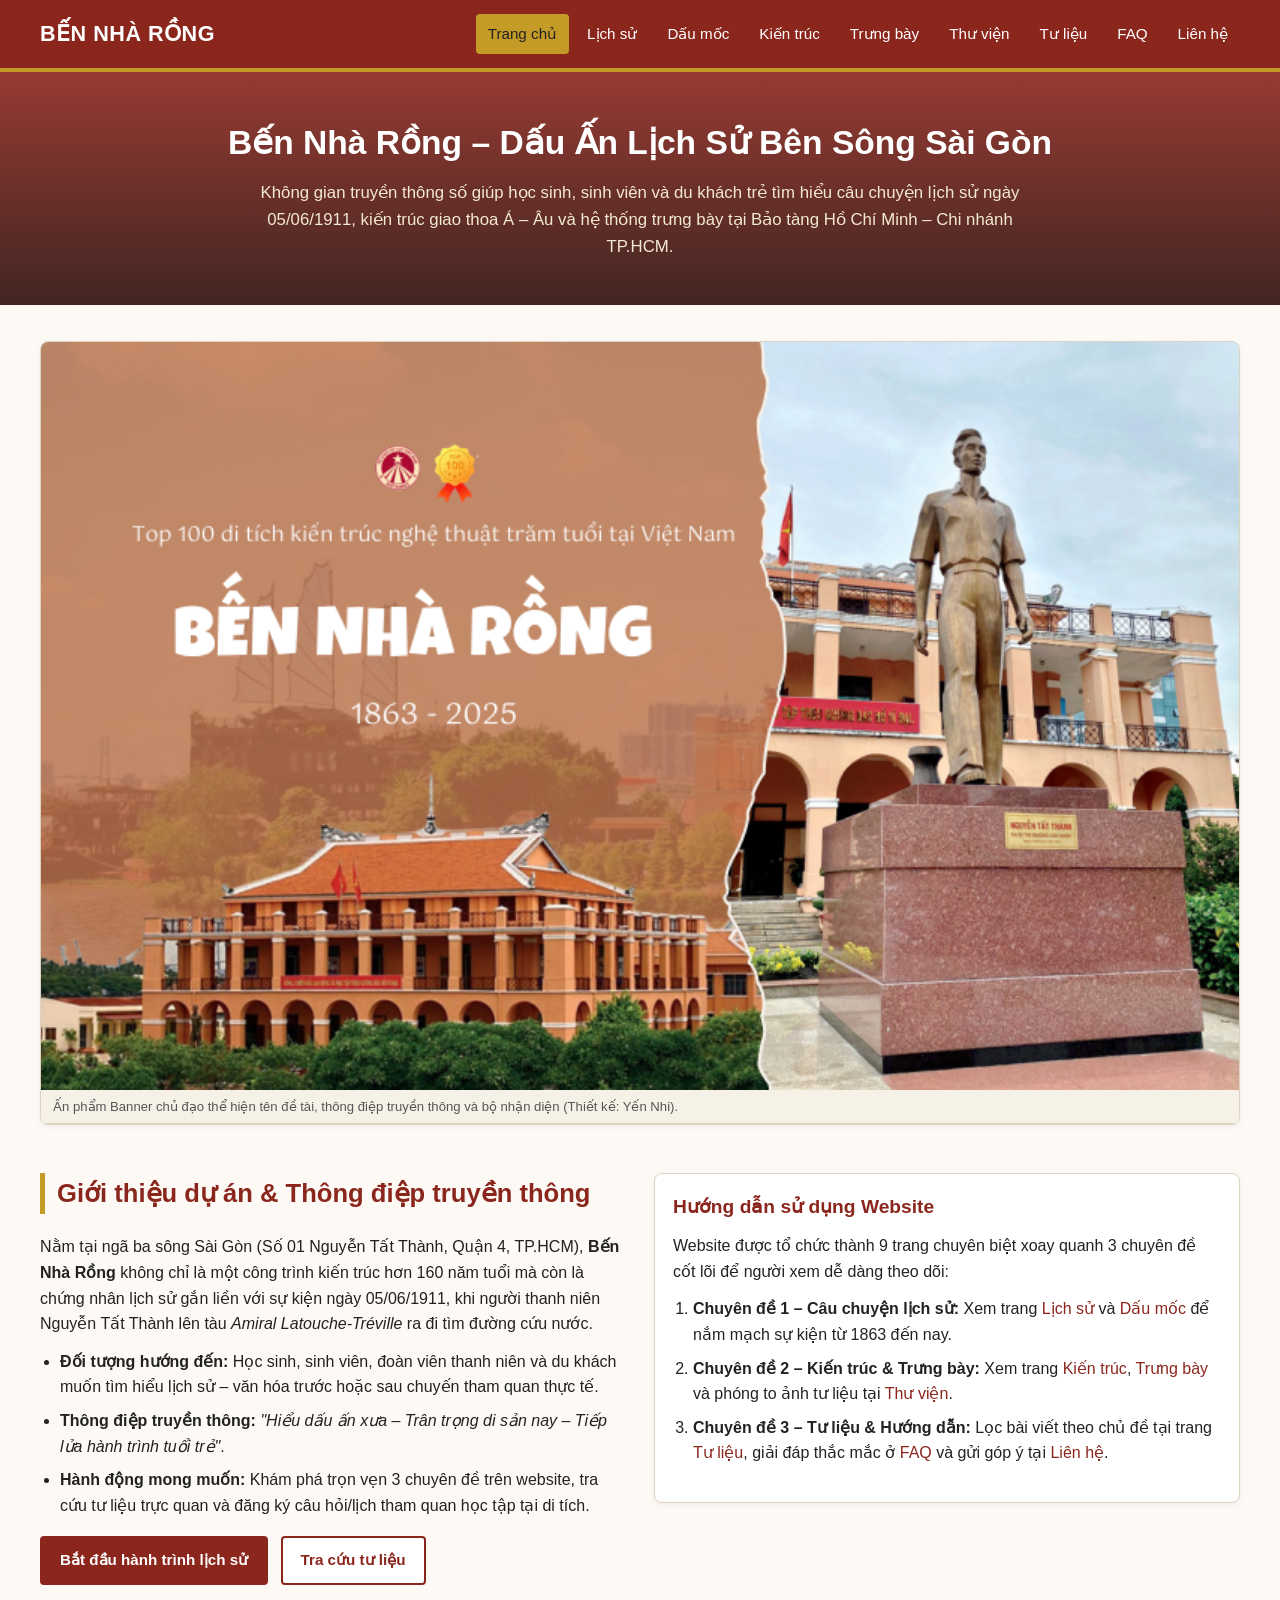
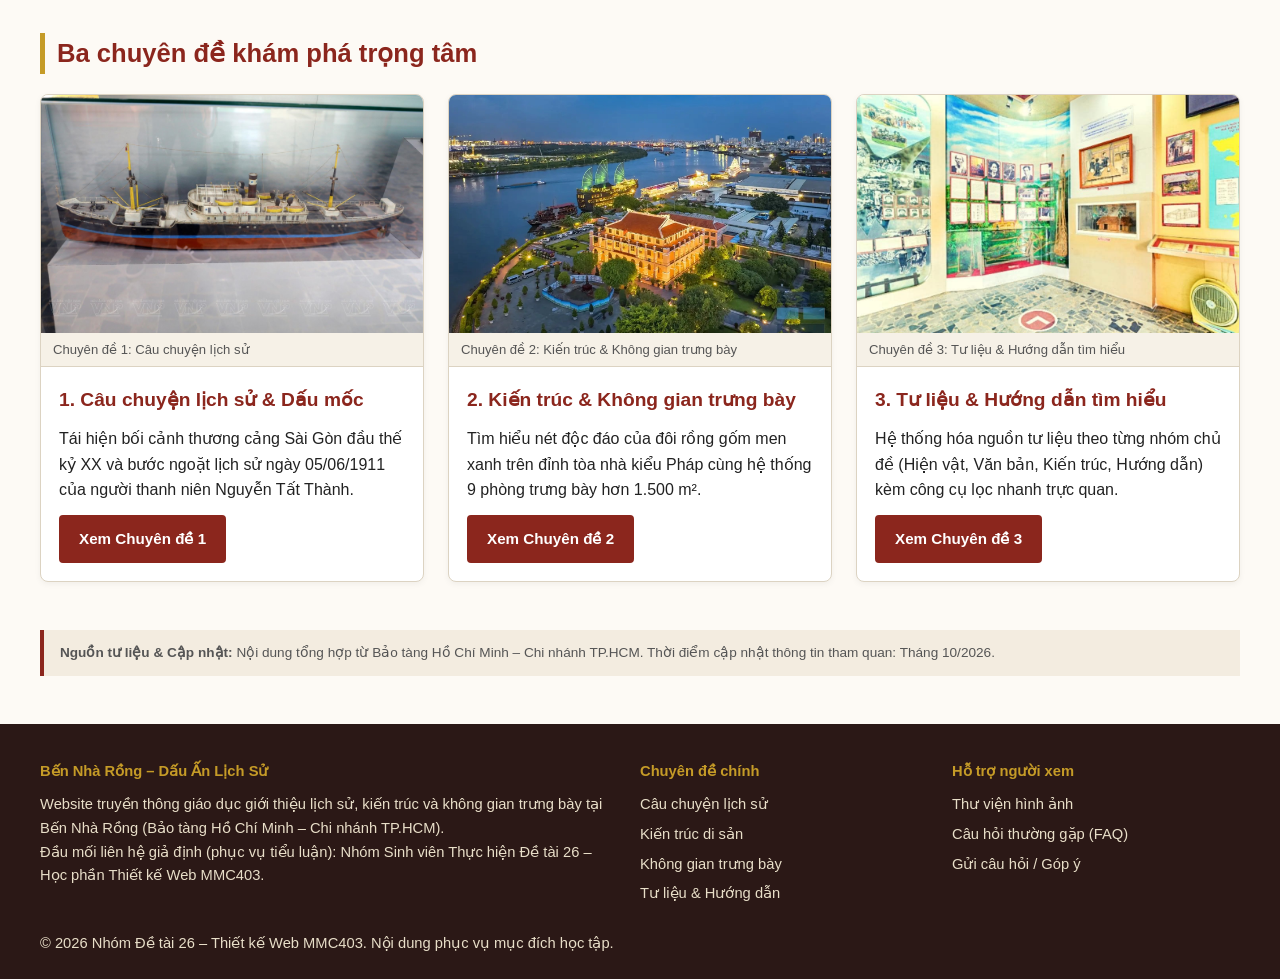
==== index.html @ 894c5b1a "First commit" ====
<!DOCTYPE html>
<html lang="vi">
<head>
  <meta charset="UTF-8">
  <meta name="viewport" content="width=device-width, initial-scale=1.0">
  <title>Trang Chủ - Bến Nhà Rồng Dấu Ấn Lịch Sử</title>
  <link rel="stylesheet" href="css/style.css">
</head>
<body>
  <header class="site-header">
    <div class="container header-inner">
      <a href="index.html" class="logo">BẾN NHÀ RỒNG</a>
      <nav class="main-nav" aria-label="Điều hướng chính">
        <ul>
          <li><a href="index.html" class="active">Trang chủ</a></li>
          <li><a href="lich-su.html">Lịch sử</a></li>
          <li><a href="dau-moc.html">Dấu mốc</a></li>
          <li><a href="kien-truc.html">Kiến trúc</a></li>
          <li><a href="trung-bay.html">Trưng bày</a></li>
          <li><a href="thu-vien.html">Thư viện</a></li>
          <li><a href="tu-lieu.html">Tư liệu</a></li>
          <li><a href="faq.html">FAQ</a></li>
          <li><a href="lien-he.html">Liên hệ</a></li>
        </ul>
      </nav>
    </div>
  </header>

  <main>
    <section class="page-banner">
      <div class="container">
        <h1>Bến Nhà Rồng – Dấu Ấn Lịch Sử Bên Sông Sài Gòn</h1>
        <p>Không gian truyền thông số giúp học sinh, sinh viên và du khách trẻ tìm hiểu câu chuyện lịch sử ngày 05/06/1911, kiến trúc giao thoa Á – Âu và hệ thống trưng bày tại Bảo tàng Hồ Chí Minh – Chi nhánh TP.HCM.</p>
      </div>
    </section>

    <div class="container">
      <!-- Sản phẩm truyền thông 1: Banner chủ đạo -->
      <section>
        <div class="card">
          <figure>
            <img src="images/banner-ben-nha-rong.jpg" alt="Banner chủ đạo Bến Nhà Rồng Dấu Ấn Lịch Sử - Nơi khởi nguồn hành trình tìm đường cứu nước">
            <figcaption>Ấn phẩm Banner chủ đạo thể hiện tên đề tài, thông điệp truyền thông và bộ nhận diện (Thiết kế: Yến Nhi).</figcaption>
          </figure>
        </div>
      </section>

      <!-- Giới thiệu & Thông điệp truyền thông -->
      <section class="grid-2">
        <div>
          <h2 class="section-title">Giới thiệu dự án & Thông điệp truyền thông</h2>
          <p>Nằm tại ngã ba sông Sài Gòn (Số 01 Nguyễn Tất Thành, Quận 4, TP.HCM), <strong>Bến Nhà Rồng</strong> không chỉ là một công trình kiến trúc hơn 160 năm tuổi mà còn là chứng nhân lịch sử gắn liền với sự kiện ngày 05/06/1911, khi người thanh niên Nguyễn Tất Thành lên tàu <em>Amiral Latouche-Tréville</em> ra đi tìm đường cứu nước.</p>
          <ul class="feature-list">
            <li><strong>Đối tượng hướng đến:</strong> Học sinh, sinh viên, đoàn viên thanh niên và du khách muốn tìm hiểu lịch sử – văn hóa trước hoặc sau chuyến tham quan thực tế.</li>
            <li><strong>Thông điệp truyền thông:</strong> <em>"Hiểu dấu ấn xưa – Trân trọng di sản nay – Tiếp lửa hành trình tuổi trẻ"</em>.</li>
            <li><strong>Hành động mong muốn:</strong> Khám phá trọn vẹn 3 chuyên đề trên website, tra cứu tư liệu trực quan và đăng ký câu hỏi/lịch tham quan học tập tại di tích.</li>
          </ul>
          <a href="lich-su.html" class="btn">Bắt đầu hành trình lịch sử</a>
          <a href="tu-lieu.html" class="btn btn-outline" style="margin-left: 8px;">Tra cứu tư liệu</a>
        </div>
        <div class="card">
          <div class="card-body">
            <h3>Hướng dẫn sử dụng Website</h3>
            <p>Website được tổ chức thành 9 trang chuyên biệt xoay quanh 3 chuyên đề cốt lõi để người xem dễ dàng theo dõi:</p>
            <ol class="feature-list">
              <li><strong>Chuyên đề 1 – Câu chuyện lịch sử:</strong> Xem trang <a href="lich-su.html">Lịch sử</a> và <a href="dau-moc.html">Dấu mốc</a> để nắm mạch sự kiện từ 1863 đến nay.</li>
              <li><strong>Chuyên đề 2 – Kiến trúc & Trưng bày:</strong> Xem trang <a href="kien-truc.html">Kiến trúc</a>, <a href="trung-bay.html">Trưng bày</a> và phóng to ảnh tư liệu tại <a href="thu-vien.html">Thư viện</a>.</li>
              <li><strong>Chuyên đề 3 – Tư liệu & Hướng dẫn:</strong> Lọc bài viết theo chủ đề tại trang <a href="tu-lieu.html">Tư liệu</a>, giải đáp thắc mắc ở <a href="faq.html">FAQ</a> và gửi góp ý tại <a href="lien-he.html">Liên hệ</a>.</li>
            </ol>
          </div>
        </div>
      </section>

      <!-- 3 Chuyên đề trọng tâm -->
      <section>
        <h2 class="section-title">Ba chuyên đề khám phá trọng tâm</h2>
        <div class="grid-3">
          <article class="card">
            <figure>
              <img src="images/mo-hinh-tau-latouche.jpg" alt="Mô hình tàu buôn Amiral Latouche-Tréville gắn với sự kiện năm 1911">
              <figcaption>Chuyên đề 1: Câu chuyện lịch sử</figcaption>
            </figure>
            <div class="card-body">
              <h3>1. Câu chuyện lịch sử & Dấu mốc</h3>
              <p>Tái hiện bối cảnh thương cảng Sài Gòn đầu thế kỷ XX và bước ngoặt lịch sử ngày 05/06/1911 của người thanh niên Nguyễn Tất Thành.</p>
              <a href="lich-su.html" class="btn">Xem Chuyên đề 1</a>
            </div>
          </article>

          <article class="card">
            <figure>
              <img src="images/kien-truc-toan-canh.jpg" alt="Kiến trúc tòa nhà Bến Nhà Rồng với mái ngói đỏ và đôi rồng chầu nguyệt">
              <figcaption>Chuyên đề 2: Kiến trúc & Không gian trưng bày</figcaption>
            </figure>
            <div class="card-body">
              <h3>2. Kiến trúc & Không gian trưng bày</h3>
              <p>Tìm hiểu nét độc đáo của đôi rồng gốm men xanh trên đỉnh tòa nhà kiểu Pháp cùng hệ thống 9 phòng trưng bày hơn 1.500 m².</p>
              <a href="kien-truc.html" class="btn">Xem Chuyên đề 2</a>
            </div>
          </article>

          <article class="card">
            <figure>
              <img src="images/phong-trung-bay-1.jpg" alt="Tư liệu và hiện vật trưng bày phục vụ học tập tại Bến Nhà Rồng">
              <figcaption>Chuyên đề 3: Tư liệu & Hướng dẫn tìm hiểu</figcaption>
            </figure>
            <div class="card-body">
              <h3>3. Tư liệu & Hướng dẫn tìm hiểu</h3>
              <p>Hệ thống hóa nguồn tư liệu theo từng nhóm chủ đề (Hiện vật, Văn bản, Kiến trúc, Hướng dẫn) kèm công cụ lọc nhanh trực quan.</p>
              <a href="tu-lieu.html" class="btn">Xem Chuyên đề 3</a>
            </div>
          </article>
        </div>
      </section>

      <p class="source-note">
        <strong>Nguồn tư liệu & Cập nhật:</strong> Nội dung tổng hợp từ Bảo tàng Hồ Chí Minh – Chi nhánh TP.HCM. Thời điểm cập nhật thông tin tham quan: Tháng 10/2026.
      </p>
    </div>
  </main>

  <footer class="site-footer">
    <div class="container">
      <div class="footer-grid">
        <div>
          <h4>Bến Nhà Rồng – Dấu Ấn Lịch Sử</h4>
          <p>Website truyền thông giáo dục giới thiệu lịch sử, kiến trúc và không gian trưng bày tại Bến Nhà Rồng (Bảo tàng Hồ Chí Minh – Chi nhánh TP.HCM).</p>
          <p>Đầu mối liên hệ giả định (phục vụ tiểu luận): Nhóm Sinh viên Thực hiện Đề tài 26 – Học phần Thiết kế Web MMC403.</p>
        </div>
        <div>
          <h4>Chuyên đề chính</h4>
          <ul>
            <li><a href="lich-su.html">Câu chuyện lịch sử</a></li>
            <li><a href="kien-truc.html">Kiến trúc di sản</a></li>
            <li><a href="trung-bay.html">Không gian trưng bày</a></li>
            <li><a href="tu-lieu.html">Tư liệu & Hướng dẫn</a></li>
          </ul>
        </div>
        <div>
          <h4>Hỗ trợ người xem</h4>
          <ul>
            <li><a href="thu-vien.html">Thư viện hình ảnh</a></li>
            <li><a href="faq.html">Câu hỏi thường gặp (FAQ)</a></li>
            <li><a href="lien-he.html">Gửi câu hỏi / Góp ý</a></li>
          </ul>
        </div>
      </div>
      <p>&copy; 2026 Nhóm Đề tài 26 – Thiết kế Web MMC403. Nội dung phục vụ mục đích học tập.</p>
    </div>
  </footer>
</body>
</html>
---- css/style.css ----
/* Website/css/style.css */
:root {
  --primary-color: #8b261d;      /* Đỏ gạch mái ngói cổ */
  --secondary-color: #c59b27;    /* Vàng đồng di sản */
  --bg-light: #fdfaf5;           /* Nền kem giấy cổ */
  --bg-white: #ffffff;
  --text-dark: #222222;
  --text-muted: #555555;
  --border-color: #dcd3c2;
  --error-color: #b91c1c;
  --success-color: #166534;
  --focus-outline: #005fcc;
  --max-width: 1200px;
}

* {
  box-sizing: border-box;
  margin: 0;
  padding: 0;
}

body {
  font-family: "Segoe UI", Roboto, Helvetica, Arial, sans-serif;
  background-color: var(--bg-light);
  color: var(--text-dark);
  line-height: 1.6;
  overflow-x: hidden;
}

img {
  max-width: 100%;
  height: auto;
  display: block;
}

a {
  color: var(--primary-color);
  text-decoration: none;
  transition: color 0.2s ease, background-color 0.2s ease;
}

a:hover {
  color: var(--secondary-color);
}

a:focus,
button:focus,
input:focus,
select:focus,
textarea:focus,
.gallery-item:focus {
  outline: 3px solid var(--focus-outline);
  outline-offset: 2px;
}

.container {
  width: 92%;
  max-width: var(--max-width);
  margin: 0 auto;
}

/* Header & Navigation (Flexbox) */
.site-header {
  background-color: var(--primary-color);
  color: var(--bg-white);
  border-bottom: 4px solid var(--secondary-color);
  position: sticky;
  top: 0;
  z-index: 100;
}

.header-inner {
  display: flex;
  justify-content: space-between;
  align-items: center;
  padding: 14px 0;
  flex-wrap: wrap;
  gap: 12px;
}

.logo {
  font-size: 1.35rem;
  font-weight: 700;
  color: var(--bg-white);
  letter-spacing: 0.5px;
}

.logo:hover {
  color: var(--secondary-color);
}

.main-nav ul {
  list-style: none;
  display: flex;
  flex-wrap: wrap;
  gap: 6px;
}

.main-nav a {
  color: var(--bg-white);
  padding: 8px 12px;
  border-radius: 4px;
  font-size: 0.95rem;
  font-weight: 500;
  display: inline-block;
}

.main-nav a:hover,
.main-nav a.active {
  background-color: var(--secondary-color);
  color: var(--text-dark);
}

/* Banner đầu mỗi trang */
.page-banner {
  background: linear-gradient(rgba(139, 38, 29, 0.9), rgba(45, 14, 11, 0.9));
  color: var(--bg-white);
  padding: 44px 0;
  text-align: center;
  margin-bottom: 36px;
}

.page-banner h1 {
  font-size: 2.1rem;
  margin-bottom: 10px;
}

.page-banner p {
  max-width: 780px;
  margin: 0 auto;
  font-size: 1.05rem;
  color: #f3e9d2;
}

/* Sections & Headings */
section {
  margin-bottom: 48px;
}

.section-title {
  font-size: 1.6rem;
  color: var(--primary-color);
  border-left: 5px solid var(--secondary-color);
  padding-left: 12px;
  margin-bottom: 20px;
}

/* Grid & Card Layout */
.grid-3 {
  display: grid;
  grid-template-columns: repeat(3, 1fr);
  gap: 24px;
}

.grid-2 {
  display: grid;
  grid-template-columns: repeat(2, 1fr);
  gap: 28px;
  align-items: start;
}

.card {
  background-color: var(--bg-white);
  border: 1px solid var(--border-color);
  border-radius: 8px;
  overflow: hidden;
  display: flex;
  flex-direction: column;
  box-shadow: 0 2px 6px rgba(0, 0, 0, 0.05);
}

.card figure {
  margin: 0;
}

.card img {
  width: 100%;
  aspect-ratio: 16 / 10;
  object-fit: cover;
}

.card img.img-full {
  aspect-ratio: auto;
  object-fit: contain;
}

.card figcaption {
  font-size: 0.82rem;
  color: var(--text-muted);
  background-color: #f6f1e7;
  padding: 6px 12px;
  border-bottom: 1px solid var(--border-color);
}

.card-body {
  padding: 18px;
  flex: 1;
}

.card-body h3 {
  color: var(--primary-color);
  margin-bottom: 10px;
  font-size: 1.2rem;
}

.card-body p {
  margin-bottom: 12px;
}

.badge {
  display: inline-block;
  background-color: #f3e8d2;
  color: var(--primary-color);
  font-size: 0.8rem;
  font-weight: 700;
  padding: 3px 10px;
  border-radius: 12px;
  margin-bottom: 8px;
}

.feature-list {
  padding-left: 20px;
  margin: 12px 0 18px;
}

.feature-list li {
  margin-bottom: 8px;
}

/* Buttons */
.btn {
  display: inline-block;
  background-color: var(--primary-color);
  color: var(--bg-white);
  padding: 10px 18px;
  border-radius: 4px;
  border: 2px solid var(--primary-color);
  font-weight: 600;
  cursor: pointer;
  font-size: 0.95rem;
}

.btn:hover {
  background-color: var(--secondary-color);
  border-color: var(--secondary-color);
  color: var(--text-dark);
}

.btn-outline {
  background-color: var(--bg-white);
  color: var(--primary-color);
  border: 2px solid var(--primary-color);
}

.btn-outline.active,
.btn-outline:hover {
  background-color: var(--primary-color);
  color: var(--bg-white);
}

/* Timeline (Trang Dấu mốc) */
.timeline {
  border-left: 4px solid var(--primary-color);
  margin-left: 16px;
  padding-left: 24px;
}

.timeline-item {
  position: relative;
  margin-bottom: 28px;
  background: var(--bg-white);
  border: 1px solid var(--border-color);
  border-radius: 8px;
  padding: 18px;
}

.timeline-item::before {
  content: "";
  position: absolute;
  left: -34px;
  top: 22px;
  width: 16px;
  height: 16px;
  background-color: var(--secondary-color);
  border: 3px solid var(--primary-color);
  border-radius: 50%;
}

.timeline-year {
  font-weight: 700;
  color: var(--primary-color);
  font-size: 1.2rem;
  margin-bottom: 6px;
}

/* Bảng dữ liệu chuẩn (Table) */
.table-wrapper {
  overflow-x: auto;
  background: var(--bg-white);
  border: 1px solid var(--border-color);
  border-radius: 8px;
  padding: 16px;
}

.data-table {
  width: 100%;
  border-collapse: collapse;
  text-align: left;
}

.data-table caption {
  font-weight: 700;
  font-size: 1.15rem;
  color: var(--primary-color);
  margin-bottom: 12px;
  text-align: left;
}

.data-table th,
.data-table td {
  border: 1px solid var(--border-color);
  padding: 12px 14px;
  vertical-align: top;
}

.data-table th {
  background-color: var(--primary-color);
  color: var(--bg-white);
}

.data-table tr:nth-child(even) {
  background-color: #f9f5ec;
}

/* Bộ lọc tư liệu (Trang Tư liệu) */
.filter-bar {
  display: flex;
  flex-wrap: wrap;
  gap: 10px;
  align-items: center;
  justify-content: space-between;
  background: var(--bg-white);
  padding: 16px;
  border: 1px solid var(--border-color);
  border-radius: 8px;
  margin-bottom: 20px;
}

.filter-buttons {
  display: flex;
  flex-wrap: wrap;
  gap: 8px;
}

.filter-search input {
  padding: 9px 12px;
  border: 1px solid var(--border-color);
  border-radius: 4px;
  min-width: 240px;
  font-size: 0.95rem;
}

.filter-status {
  margin-bottom: 16px;
  font-weight: 600;
  color: var(--text-muted);
}

.empty-state {
  background-color: #fff8eb;
  border: 1px dashed var(--secondary-color);
  padding: 24px;
  text-align: center;
  border-radius: 8px;
  margin-top: 16px;
}

/* Thư viện ảnh & Lightbox Modal */
.gallery-grid {
  display: grid;
  grid-template-columns: repeat(3, 1fr);
  gap: 20px;
}

.gallery-item {
  background: var(--bg-white);
  border: 1px solid var(--border-color);
  border-radius: 8px;
  overflow: hidden;
  cursor: pointer;
  transition: transform 0.2s ease, box-shadow 0.2s ease;
  text-align: left;
  width: 100%;
}

.gallery-item:hover {
  transform: translateY(-4px);
  box-shadow: 0 6px 14px rgba(0, 0, 0, 0.12);
}

.gallery-item img {
  width: 100%;
  aspect-ratio: 4 / 3;
  object-fit: cover;
}

.gallery-caption {
  padding: 12px;
}

.gallery-caption strong {
  display: block;
  color: var(--primary-color);
  margin-bottom: 4px;
}

.gallery-caption span {
  font-size: 0.85rem;
  color: var(--text-muted);
}

.lightbox-modal {
  display: none;
  position: fixed;
  inset: 0;
  background-color: rgba(0, 0, 0, 0.86);
  z-index: 1000;
  align-items: center;
  justify-content: center;
  padding: 20px;
}

.lightbox-modal.is-open {
  display: flex;
}

.lightbox-content {
  background-color: var(--bg-white);
  max-width: 820px;
  width: 100%;
  border-radius: 8px;
  overflow: hidden;
  box-shadow: 0 10px 25px rgba(0, 0, 0, 0.5);
}

.lightbox-img-box {
  background-color: #111111;
  display: flex;
  justify-content: center;
  align-items: center;
  max-height: 65vh;
}

.lightbox-img-box img {
  max-height: 65vh;
  width: auto;
  object-fit: contain;
}

.lightbox-info {
  padding: 16px 20px;
}

.lightbox-info h3 {
  color: var(--primary-color);
  margin-bottom: 6px;
}

.lightbox-controls {
  display: flex;
  justify-content: space-between;
  align-items: center;
  padding: 12px 20px;
  background-color: #f4eee1;
  border-top: 1px solid var(--border-color);
  gap: 10px;
}

/* FAQ Accordion */
.faq-list {
  display: flex;
  flex-direction: column;
  gap: 14px;
}

.faq-item {
  background: var(--bg-white);
  border: 1px solid var(--border-color);
  border-radius: 8px;
  overflow: hidden;
}

.faq-question {
  width: 100%;
  background: var(--bg-white);
  border: none;
  padding: 16px 20px;
  text-align: left;
  font-size: 1.05rem;
  font-weight: 700;
  color: var(--primary-color);
  display: flex;
  justify-content: space-between;
  align-items: center;
  cursor: pointer;
}

.faq-question:hover {
  background-color: #f9f4e8;
}

.faq-answer {
  display: none;
  padding: 0 20px 18px;
  border-top: 1px solid #f0e9d8;
  color: var(--text-dark);
}

.faq-item.open .faq-answer {
  display: block;
  padding-top: 14px;
}

/* Biểu mẫu (Form) */
.form-box {
  background: var(--bg-white);
  border: 1px solid var(--border-color);
  border-radius: 8px;
  padding: 24px;
}

.form-group {
  margin-bottom: 18px;
}

.form-group label,
.form-group .group-label {
  display: block;
  font-weight: 600;
  margin-bottom: 6px;
  color: var(--text-dark);
}

.form-group input[type="text"],
.form-group input[type="email"],
.form-group select,
.form-group textarea {
  width: 100%;
  padding: 10px 12px;
  border: 1px solid var(--border-color);
  border-radius: 4px;
  font-size: 0.95rem;
  font-family: inherit;
}

.radio-group {
  display: flex;
  flex-wrap: wrap;
  gap: 16px;
  margin-top: 6px;
}

.radio-group label {
  font-weight: 400;
  display: flex;
  align-items: center;
  gap: 6px;
  cursor: pointer;
}

.error-msg {
  color: var(--error-color);
  font-size: 0.85rem;
  margin-top: 4px;
  min-height: 18px;
}

.form-result {
  display: none;
  margin-top: 24px;
  background-color: #ecfdf5;
  border: 2px solid var(--success-color);
  border-radius: 8px;
  padding: 20px;
}

.form-result.visible {
  display: block;
}

.form-result h3 {
  color: var(--success-color);
  margin-bottom: 10px;
}

/* Ghi chú nguồn & Footer */
.source-note {
  font-size: 0.85rem;
  color: var(--text-muted);
  background-color: #f3ece0;
  padding: 12px 16px;
  border-left: 4px solid var(--primary-color);
  margin-top: 20px;
}

.site-footer {
  background-color: #2b1816;
  color: #e8dec8;
  padding: 36px 0 24px;
  margin-top: 48px;
  font-size: 0.92rem;
}

.footer-grid {
  display: grid;
  grid-template-columns: 2fr 1fr 1fr;
  gap: 24px;
  margin-bottom: 20px;
}

.site-footer h4 {
  color: var(--secondary-color);
  margin-bottom: 10px;
}

.site-footer ul {
  list-style: none;
}

.site-footer li {
  margin-bottom: 6px;
}

.site-footer a {
  color: #e8dec8;
}

.site-footer a:hover {
  color: var(--secondary-color);
}

/* Responsive Media Queries (1366px và 390px) */
@media screen and (max-width: 1366px) {
  .container {
    width: 94%;
  }
}

@media screen and (max-width: 768px) {
  .grid-3,
  .grid-2,
  .gallery-grid,
  .footer-grid {
    grid-template-columns: 1fr;
  }

  .header-inner {
    flex-direction: column;
    align-items: flex-start;
  }

  .filter-search input {
    width: 100%;
    min-width: 0;
  }
}

@media screen and (max-width: 390px) {
  .container {
    width: 94%;
  }

  .page-banner {
    padding: 28px 0;
  }

  .page-banner h1 {
    font-size: 1.5rem;
  }

  .main-nav ul {
    width: 100%;
    flex-direction: column;
    gap: 4px;
  }

  .main-nav a {
    display: block;
    width: 100%;
    padding: 8px 10px;
  }

  .data-table th,
  .data-table td {
    padding: 8px;
    font-size: 0.85rem;
  }

  .lightbox-controls {
    flex-wrap: wrap;
  }
}
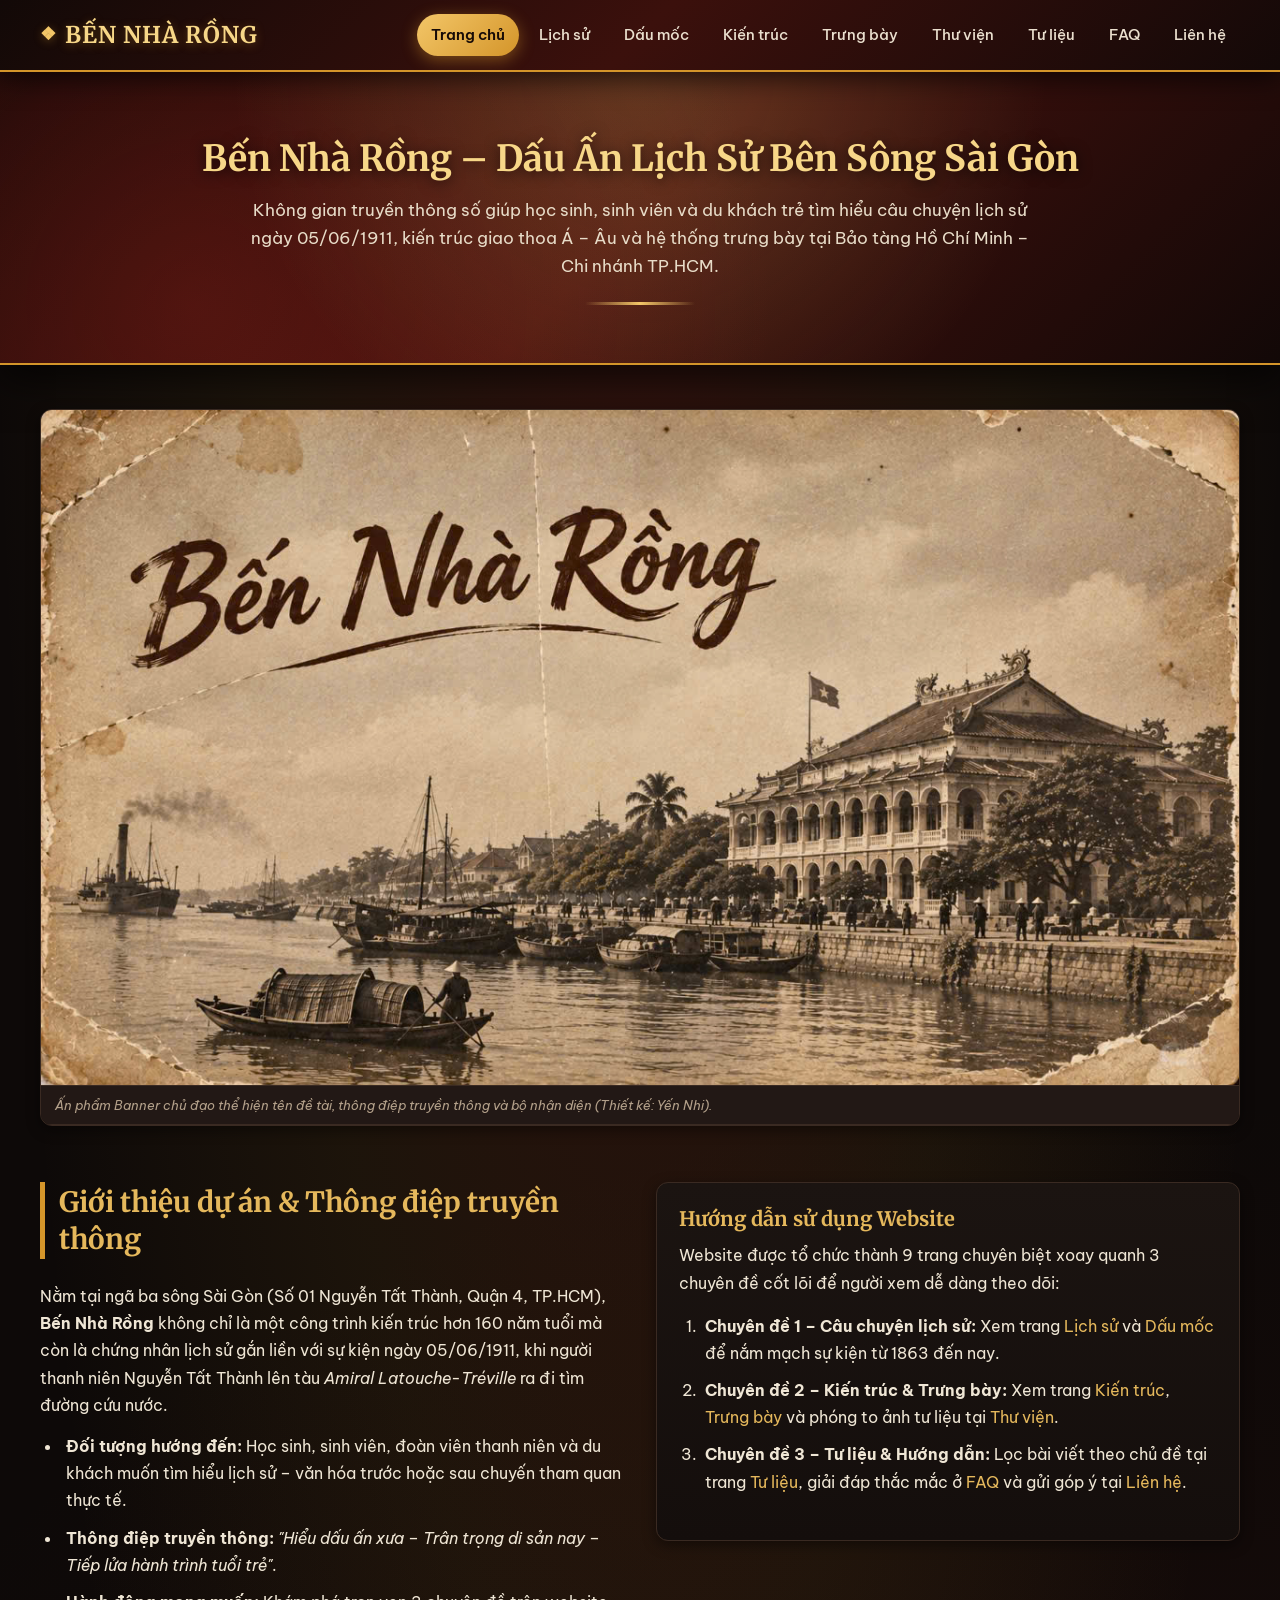
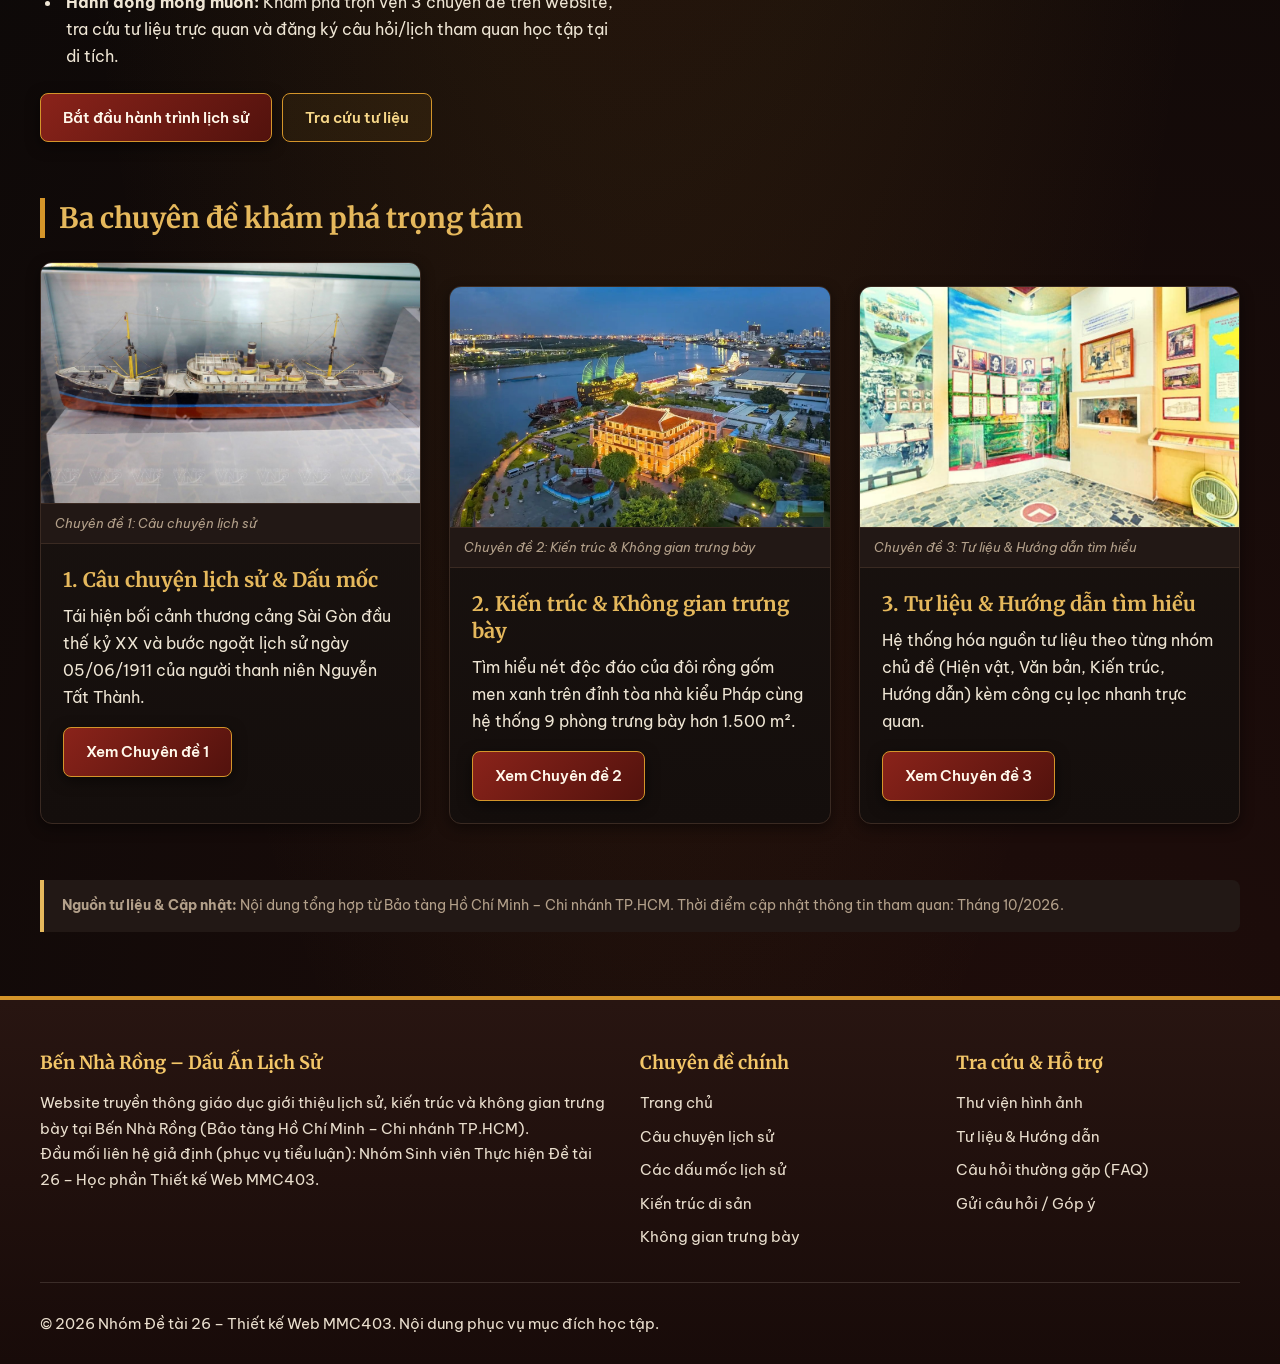
==== commit 2a088ac5: "latest" ====
--- a/index.html
+++ b/index.html
@@ -12,7 +12,7 @@
       <a href="index.html" class="logo">BẾN NHÀ RỒNG</a>
       <nav class="main-nav" aria-label="Điều hướng chính">
         <ul>
-          <li><a href="index.html" class="active">Trang chủ</a></li>
+          <li><a href="index.html" class="active" aria-current="page">Trang chủ</a></li>
           <li><a href="lich-su.html">Lịch sử</a></li>
           <li><a href="dau-moc.html">Dấu mốc</a></li>
           <li><a href="kien-truc.html">Kiến trúc</a></li>
@@ -35,17 +35,15 @@
     </section>
 
     <div class="container">
-      <!-- Sản phẩm truyền thông 1: Banner chủ đạo -->
       <section>
         <div class="card">
           <figure>
-            <img src="images/banner-ben-nha-rong.jpg" alt="Banner chủ đạo Bến Nhà Rồng Dấu Ấn Lịch Sử - Nơi khởi nguồn hành trình tìm đường cứu nước">
+            <img src="images/banner-ben-nha-rong.jpg" class="img-full" alt="Banner chủ đạo Bến Nhà Rồng Dấu Ấn Lịch Sử - Nơi khởi nguồn hành trình tìm đường cứu nước">
             <figcaption>Ấn phẩm Banner chủ đạo thể hiện tên đề tài, thông điệp truyền thông và bộ nhận diện (Thiết kế: Yến Nhi).</figcaption>
           </figure>
         </div>
       </section>
 
-      <!-- Giới thiệu & Thông điệp truyền thông -->
       <section class="grid-2">
         <div>
           <h2 class="section-title">Giới thiệu dự án & Thông điệp truyền thông</h2>
@@ -55,8 +53,10 @@
             <li><strong>Thông điệp truyền thông:</strong> <em>"Hiểu dấu ấn xưa – Trân trọng di sản nay – Tiếp lửa hành trình tuổi trẻ"</em>.</li>
             <li><strong>Hành động mong muốn:</strong> Khám phá trọn vẹn 3 chuyên đề trên website, tra cứu tư liệu trực quan và đăng ký câu hỏi/lịch tham quan học tập tại di tích.</li>
           </ul>
-          <a href="lich-su.html" class="btn">Bắt đầu hành trình lịch sử</a>
-          <a href="tu-lieu.html" class="btn btn-outline" style="margin-left: 8px;">Tra cứu tư liệu</a>
+          <div class="btn-group">
+            <a href="lich-su.html" class="btn">Bắt đầu hành trình lịch sử</a>
+            <a href="tu-lieu.html" class="btn btn-outline">Tra cứu tư liệu</a>
+          </div>
         </div>
         <div class="card">
           <div class="card-body">
@@ -71,7 +71,6 @@
         </div>
       </section>
 
-      <!-- 3 Chuyên đề trọng tâm -->
       <section>
         <h2 class="section-title">Ba chuyên đề khám phá trọng tâm</h2>
         <div class="grid-3">
@@ -130,16 +129,18 @@
         <div>
           <h4>Chuyên đề chính</h4>
           <ul>
+            <li><a href="index.html">Trang chủ</a></li>
             <li><a href="lich-su.html">Câu chuyện lịch sử</a></li>
+            <li><a href="dau-moc.html">Các dấu mốc lịch sử</a></li>
             <li><a href="kien-truc.html">Kiến trúc di sản</a></li>
             <li><a href="trung-bay.html">Không gian trưng bày</a></li>
-            <li><a href="tu-lieu.html">Tư liệu & Hướng dẫn</a></li>
           </ul>
         </div>
         <div>
-          <h4>Hỗ trợ người xem</h4>
+          <h4>Tra cứu & Hỗ trợ</h4>
           <ul>
             <li><a href="thu-vien.html">Thư viện hình ảnh</a></li>
+            <li><a href="tu-lieu.html">Tư liệu & Hướng dẫn</a></li>
             <li><a href="faq.html">Câu hỏi thường gặp (FAQ)</a></li>
             <li><a href="lien-he.html">Gửi câu hỏi / Góp ý</a></li>
           </ul>
--- a/css/style.css
+++ b/css/style.css
@@ -1,17 +1,4 @@
-/* Website/css/style.css */
-:root {
-  --primary-color: #8b261d;      /* Đỏ gạch mái ngói cổ */
-  --secondary-color: #c59b27;    /* Vàng đồng di sản */
-  --bg-light: #fdfaf5;           /* Nền kem giấy cổ */
-  --bg-white: #ffffff;
-  --text-dark: #222222;
-  --text-muted: #555555;
-  --border-color: #dcd3c2;
-  --error-color: #b91c1c;
-  --success-color: #166534;
-  --focus-outline: #005fcc;
-  --max-width: 1200px;
-}
+@import url("https://fonts.googleapis.com/css2?family=Be+Vietnam+Pro:ital,wght@0,400;0,500;0,600;0,700;1,400&family=Merriweather:ital,wght@0,700;0,900;1,400&display=swap");
 
 * {
   box-sizing: border-box;
@@ -19,12 +6,26 @@
   padding: 0;
 }
 
+html {
+  scroll-behavior: smooth;
+}
+
 body {
-  font-family: "Segoe UI", Roboto, Helvetica, Arial, sans-serif;
-  background-color: var(--bg-light);
-  color: var(--text-dark);
-  line-height: 1.6;
+  font-family: "Be Vietnam Pro", "Segoe UI", Tahoma, Arial, sans-serif;
+  background-color: #0d0908;
+  background-image:
+    radial-gradient(ellipse at 50% 0%, rgba(122, 31, 23, 0.32) 0%, rgba(212, 149, 42, 0.08) 42%, transparent 72%),
+    radial-gradient(circle at 85% 90%, rgba(122, 31, 23, 0.16) 0%, transparent 55%);
+  color: #efe6d5;
+  line-height: 1.7;
   overflow-x: hidden;
+}
+
+button,
+input,
+select,
+textarea {
+  font-family: "Be Vietnam Pro", "Segoe UI", Tahoma, Arial, sans-serif;
 }
 
 img {
@@ -34,39 +35,51 @@
 }
 
 a {
-  color: var(--primary-color);
+  color: #e5b85c;
   text-decoration: none;
-  transition: color 0.2s ease, background-color 0.2s ease;
-}
-
-a:hover {
-  color: var(--secondary-color);
-}
-
+  transition: 0.2s;
+}
+
+a:hover,
 a:focus,
+a:focus-visible {
+  color: #f7d788;
+}
+
+a:focus,
+a:focus-visible,
 button:focus,
+button:focus-visible,
 input:focus,
+input:focus-visible,
 select:focus,
+select:focus-visible,
 textarea:focus,
-.gallery-item:focus {
-  outline: 3px solid var(--focus-outline);
+textarea:focus-visible,
+.gallery-item:focus,
+.gallery-item:focus-visible {
+  outline: 2px solid #f7d788;
   outline-offset: 2px;
+}
+
+body.modal-open {
+  overflow: hidden;
 }
 
 .container {
   width: 92%;
-  max-width: var(--max-width);
+  max-width: 1200px;
   margin: 0 auto;
 }
 
-/* Header & Navigation (Flexbox) */
 .site-header {
-  background-color: var(--primary-color);
-  color: var(--bg-white);
-  border-bottom: 4px solid var(--secondary-color);
+  background: linear-gradient(135deg, #120907 0%, #3b100c 50%, #140908 100%);
+  color: #fff8eb;
+  border-bottom: 2px solid #d4952a;
   position: sticky;
   top: 0;
   z-index: 100;
+  box-shadow: 0 6px 28px rgba(0, 0, 0, 0.7);
 }
 
 .header-inner {
@@ -75,18 +88,31 @@
   align-items: center;
   padding: 14px 0;
   flex-wrap: wrap;
-  gap: 12px;
+  gap: 14px;
 }
 
 .logo {
-  font-size: 1.35rem;
-  font-weight: 700;
-  color: var(--bg-white);
-  letter-spacing: 0.5px;
-}
-
-.logo:hover {
-  color: var(--secondary-color);
+  font-family: "Merriweather", Georgia, "Times New Roman", Times, serif;
+  font-size: 23px;
+  font-weight: bold;
+  color: #f7d788;
+  letter-spacing: 1px;
+  display: inline-flex;
+  align-items: center;
+  gap: 8px;
+  text-shadow: 0 2px 10px rgba(212, 149, 42, 0.35);
+}
+
+.logo::before {
+  content: "❖";
+  color: #f3c668;
+  font-size: 18px;
+}
+
+.logo:hover,
+.logo:focus,
+.logo:focus-visible {
+  color: #ffffff;
 }
 
 .main-nav ul {
@@ -97,209 +123,301 @@
 }
 
 .main-nav a {
-  color: var(--bg-white);
-  padding: 8px 12px;
-  border-radius: 4px;
-  font-size: 0.95rem;
+  color: #eadfce;
+  padding: 8px 14px;
+  border-radius: 30px;
+  font-size: 15px;
   font-weight: 500;
   display: inline-block;
+  transition: 0.2s;
 }
 
 .main-nav a:hover,
+.main-nav a:focus,
+.main-nav a:focus-visible,
 .main-nav a.active {
-  background-color: var(--secondary-color);
-  color: var(--text-dark);
-}
-
-/* Banner đầu mỗi trang */
+  background: linear-gradient(135deg, #f3c668 0%, #d4952a 100%);
+  color: #170b07;
+  font-weight: 600;
+  box-shadow: 0 4px 16px rgba(212, 149, 42, 0.45);
+}
+
 .page-banner {
-  background: linear-gradient(rgba(139, 38, 29, 0.9), rgba(45, 14, 11, 0.9));
-  color: var(--bg-white);
-  padding: 44px 0;
+  background:
+    radial-gradient(circle at 50% 0%, rgba(243, 198, 104, 0.22), transparent 58%),
+    radial-gradient(circle at 15% 80%, rgba(153, 36, 26, 0.35), transparent 52%),
+    linear-gradient(135deg, #110706 0%, #42110d 50%, #120807 100%);
+  color: #fff8eb;
+  padding: 64px 0 58px;
   text-align: center;
-  margin-bottom: 36px;
+  margin-bottom: 44px;
+  border-bottom: 2px solid #d4952a;
+  box-shadow: 0 14px 36px rgba(0, 0, 0, 0.65);
+  position: relative;
+}
+
+.page-banner::after {
+  content: "";
+  display: block;
+  width: 110px;
+  height: 3px;
+  background: linear-gradient(90deg, transparent, #f3c668, transparent);
+  margin: 22px auto 0;
+  border-radius: 2px;
 }
 
 .page-banner h1 {
-  font-size: 2.1rem;
-  margin-bottom: 10px;
+  font-family: "Merriweather", Georgia, "Times New Roman", Times, serif;
+  font-size: 36px;
+  line-height: 1.3;
+  margin-bottom: 14px;
+  color: #f7d788;
+  text-shadow: 0 2px 14px rgba(0, 0, 0, 0.7);
 }
 
 .page-banner p {
-  max-width: 780px;
+  max-width: 800px;
   margin: 0 auto;
-  font-size: 1.05rem;
-  color: #f3e9d2;
-}
-
-/* Sections & Headings */
-section {
-  margin-bottom: 48px;
+  font-size: 17px;
+  color: #e8dcc8;
+  line-height: 1.65;
+}
+
+section,
+.story-section {
+  margin-bottom: 56px;
 }
 
 .section-title {
-  font-size: 1.6rem;
-  color: var(--primary-color);
-  border-left: 5px solid var(--secondary-color);
-  padding-left: 12px;
+  font-family: "Merriweather", Georgia, "Times New Roman", Times, serif;
+  font-size: 28px;
+  color: #e5b85c;
+  border-left: 5px solid #d4952a;
+  padding: 2px 0 2px 14px;
+  margin-bottom: 24px;
+  line-height: 1.3;
+}
+
+.section-intro {
   margin-bottom: 20px;
 }
 
-/* Grid & Card Layout */
 .grid-3 {
   display: grid;
   grid-template-columns: repeat(3, 1fr);
-  gap: 24px;
+  gap: 28px;
 }
 
 .grid-2 {
   display: grid;
   grid-template-columns: repeat(2, 1fr);
-  gap: 28px;
+  gap: 32px;
   align-items: start;
 }
 
 .card {
-  background-color: var(--bg-white);
-  border: 1px solid var(--border-color);
-  border-radius: 8px;
+  background: linear-gradient(180deg, #1b1411 0%, #140e0c 100%);
+  border: 1px solid #3a2a22;
+  border-radius: 12px;
   overflow: hidden;
   display: flex;
   flex-direction: column;
-  box-shadow: 0 2px 6px rgba(0, 0, 0, 0.05);
+  box-shadow: 0 4px 14px rgba(0, 0, 0, 0.45);
+  transition: 0.3s;
+}
+
+.card + .card {
+  margin-top: 24px;
+}
+
+.card:hover,
+.card:focus,
+.card:focus-within {
+  transform: translateY(-5px);
+  box-shadow: 0 16px 36px rgba(0, 0, 0, 0.75);
+  border-color: #d4952a;
 }
 
 .card figure {
   margin: 0;
+  overflow: hidden;
+  position: relative;
 }
 
 .card img {
   width: 100%;
-  aspect-ratio: 16 / 10;
+  height: 240px;
   object-fit: cover;
+  transition: 0.5s;
+}
+
+.card:hover img,
+.card:focus-within img {
+  transform: scale(1.03);
 }
 
 .card img.img-full {
-  aspect-ratio: auto;
+  height: auto;
   object-fit: contain;
 }
 
+.card:hover img.img-full,
+.card:focus-within img.img-full {
+  transform: none;
+}
+
 .card figcaption {
-  font-size: 0.82rem;
-  color: var(--text-muted);
-  background-color: #f6f1e7;
-  padding: 6px 12px;
-  border-bottom: 1px solid var(--border-color);
+  font-size: 13px;
+  color: #b3a08a;
+  background-color: #221815;
+  padding: 8px 14px;
+  border-top: 1px solid #3a2a22;
+  border-bottom: 1px solid #3a2a22;
+  font-style: italic;
 }
 
 .card-body {
-  padding: 18px;
+  padding: 22px;
   flex: 1;
 }
 
 .card-body h3 {
-  color: var(--primary-color);
+  font-family: "Merriweather", Georgia, "Times New Roman", Times, serif;
+  color: #e5b85c;
   margin-bottom: 10px;
-  font-size: 1.2rem;
+  font-size: 20px;
+  line-height: 1.35;
 }
 
 .card-body p {
-  margin-bottom: 12px;
+  margin-bottom: 16px;
+  color: #efe6d5;
+}
+
+.card-body p.card-source {
+  font-size: 13px;
+  color: #b3a08a;
+  margin-bottom: 0;
 }
 
 .badge {
   display: inline-block;
-  background-color: #f3e8d2;
-  color: var(--primary-color);
-  font-size: 0.8rem;
-  font-weight: 700;
-  padding: 3px 10px;
-  border-radius: 12px;
-  margin-bottom: 8px;
+  background-color: rgba(212, 149, 42, 0.16);
+  color: #e5b85c;
+  border: 1px solid rgba(197, 155, 39, 0.4);
+  font-size: 12px;
+  font-weight: bold;
+  text-transform: uppercase;
+  padding: 4px 12px;
+  border-radius: 30px;
+  margin-bottom: 10px;
 }
 
 .feature-list {
-  padding-left: 20px;
-  margin: 12px 0 18px;
+  padding-left: 22px;
+  margin: 14px 0 22px;
 }
 
 .feature-list li {
-  margin-bottom: 8px;
-}
-
-/* Buttons */
+  margin-bottom: 10px;
+  padding-left: 4px;
+}
+
+.btn-group {
+  display: flex;
+  flex-wrap: wrap;
+  gap: 10px;
+  align-items: center;
+}
+
 .btn {
   display: inline-block;
-  background-color: var(--primary-color);
-  color: var(--bg-white);
-  padding: 10px 18px;
-  border-radius: 4px;
-  border: 2px solid var(--primary-color);
+  background: linear-gradient(135deg, #8a231a 0%, #52120d 100%);
+  color: #fff8eb;
+  padding: 11px 22px;
+  border-radius: 8px;
+  border: 1px solid #d4952a;
   font-weight: 600;
   cursor: pointer;
-  font-size: 0.95rem;
-}
-
-.btn:hover {
-  background-color: var(--secondary-color);
-  border-color: var(--secondary-color);
-  color: var(--text-dark);
+  font-size: 15px;
+  box-shadow: 0 4px 14px rgba(0, 0, 0, 0.5);
+  transition: 0.2s;
+}
+
+.btn:hover,
+.btn:focus,
+.btn:focus-visible {
+  background: linear-gradient(135deg, #f3c668 0%, #d4952a 100%);
+  border-color: #f7d788;
+  color: #170b07;
+  transform: translateY(-2px);
 }
 
 .btn-outline {
-  background-color: var(--bg-white);
-  color: var(--primary-color);
-  border: 2px solid var(--primary-color);
+  background: rgba(212, 149, 42, 0.08);
+  color: #f7d788;
+  border: 1px solid #d4952a;
+  box-shadow: none;
 }
 
 .btn-outline.active,
-.btn-outline:hover {
-  background-color: var(--primary-color);
-  color: var(--bg-white);
-}
-
-/* Timeline (Trang Dấu mốc) */
+.btn-outline:hover,
+.btn-outline:focus,
+.btn-outline:focus-visible {
+  background: linear-gradient(135deg, #f3c668 0%, #d4952a 100%);
+  border-color: #f7d788;
+  color: #170b07;
+}
+
 .timeline {
-  border-left: 4px solid var(--primary-color);
-  margin-left: 16px;
-  padding-left: 24px;
+  border-left: 4px solid #e5b85c;
+  margin-left: 18px;
+  padding-left: 28px;
 }
 
 .timeline-item {
   position: relative;
   margin-bottom: 28px;
-  background: var(--bg-white);
-  border: 1px solid var(--border-color);
-  border-radius: 8px;
-  padding: 18px;
+  background: #17110f;
+  border: 1px solid #3a2a22;
+  border-radius: 12px;
+  padding: 22px;
+  box-shadow: 0 4px 14px rgba(0, 0, 0, 0.45);
+  transition: 0.2s;
+}
+
+.timeline-item:hover,
+.timeline-item:focus-within {
+  transform: translateX(4px);
+  border-color: #d4952a;
 }
 
 .timeline-item::before {
   content: "";
   position: absolute;
-  left: -34px;
-  top: 22px;
-  width: 16px;
-  height: 16px;
-  background-color: var(--secondary-color);
-  border: 3px solid var(--primary-color);
+  left: -39px;
+  top: 24px;
+  width: 18px;
+  height: 18px;
+  background-color: #d4952a;
+  border: 3px solid #e5b85c;
   border-radius: 50%;
 }
 
 .timeline-year {
-  font-weight: 700;
-  color: var(--primary-color);
-  font-size: 1.2rem;
-  margin-bottom: 6px;
-}
-
-/* Bảng dữ liệu chuẩn (Table) */
+  font-family: "Merriweather", Georgia, "Times New Roman", Times, serif;
+  font-weight: bold;
+  color: #e5b85c;
+  font-size: 20px;
+  margin-bottom: 8px;
+}
+
 .table-wrapper {
   overflow-x: auto;
-  background: var(--bg-white);
-  border: 1px solid var(--border-color);
-  border-radius: 8px;
-  padding: 16px;
+  background: #17110f;
+  border: 1px solid #3a2a22;
+  border-radius: 12px;
+  padding: 20px;
 }
 
 .data-table {
@@ -309,41 +427,47 @@
 }
 
 .data-table caption {
-  font-weight: 700;
-  font-size: 1.15rem;
-  color: var(--primary-color);
-  margin-bottom: 12px;
+  font-family: "Merriweather", Georgia, "Times New Roman", Times, serif;
+  font-weight: bold;
+  font-size: 19px;
+  color: #e5b85c;
+  margin-bottom: 14px;
   text-align: left;
 }
 
 .data-table th,
 .data-table td {
-  border: 1px solid var(--border-color);
-  padding: 12px 14px;
+  border: 1px solid #3a2a22;
+  padding: 14px 16px;
   vertical-align: top;
 }
 
 .data-table th {
-  background-color: var(--primary-color);
-  color: var(--bg-white);
-}
-
-.data-table tr:nth-child(even) {
-  background-color: #f9f5ec;
-}
-
-/* Bộ lọc tư liệu (Trang Tư liệu) */
+  background: linear-gradient(135deg, #5e1812 0%, #360d0a 100%);
+  color: #f7d788;
+  font-weight: 600;
+  border-bottom: 2px solid #d4952a;
+}
+
+.data-table tbody tr:nth-child(even) {
+  background-color: #1d1512;
+}
+
+.data-table tbody tr:hover {
+  background-color: #2a1e19;
+}
+
 .filter-bar {
   display: flex;
   flex-wrap: wrap;
-  gap: 10px;
+  gap: 14px;
   align-items: center;
   justify-content: space-between;
-  background: var(--bg-white);
-  padding: 16px;
-  border: 1px solid var(--border-color);
-  border-radius: 8px;
-  margin-bottom: 20px;
+  background: #17110f;
+  padding: 18px 20px;
+  border: 1px solid #3a2a22;
+  border-radius: 12px;
+  margin-bottom: 22px;
 }
 
 .filter-buttons {
@@ -352,82 +476,129 @@
   gap: 8px;
 }
 
+.filter-buttons .btn {
+  padding: 9px 16px;
+  font-size: 14px;
+}
+
+.filter-search {
+  display: flex;
+  align-items: center;
+  gap: 8px;
+  flex-wrap: wrap;
+}
+
+.filter-search label {
+  font-weight: 600;
+}
+
 .filter-search input {
-  padding: 9px 12px;
-  border: 1px solid var(--border-color);
-  border-radius: 4px;
+  padding: 10px 14px;
+  border: 1px solid #3a2a22;
+  border-radius: 8px;
   min-width: 240px;
-  font-size: 0.95rem;
+  font-size: 15px;
+  color: #efe6d5;
+  background-color: #0d0908;
+}
+
+.filter-search input:focus,
+.filter-search input:focus-visible {
+  border-color: #d4952a;
 }
 
 .filter-status {
-  margin-bottom: 16px;
+  margin-bottom: 18px;
   font-weight: 600;
-  color: var(--text-muted);
+  color: #b3a08a;
 }
 
 .empty-state {
-  background-color: #fff8eb;
-  border: 1px dashed var(--secondary-color);
-  padding: 24px;
+  display: none;
+  background-color: rgba(212, 149, 42, 0.08);
+  border: 2px dashed #d4952a;
+  color: #efe6d5;
+  padding: 32px 24px;
   text-align: center;
-  border-radius: 8px;
-  margin-top: 16px;
-}
-
-/* Thư viện ảnh & Lightbox Modal */
+  border-radius: 12px;
+  margin-top: 18px;
+}
+
+.empty-state.visible {
+  display: block;
+}
+
+.empty-state .btn {
+  margin-top: 12px;
+}
+
 .gallery-grid {
   display: grid;
   grid-template-columns: repeat(3, 1fr);
-  gap: 20px;
+  gap: 24px;
 }
 
 .gallery-item {
-  background: var(--bg-white);
-  border: 1px solid var(--border-color);
-  border-radius: 8px;
+  background: #17110f;
+  border: 1px solid #3a2a22;
+  border-radius: 12px;
   overflow: hidden;
   cursor: pointer;
-  transition: transform 0.2s ease, box-shadow 0.2s ease;
+  transition: 0.3s;
   text-align: left;
   width: 100%;
 }
 
-.gallery-item:hover {
-  transform: translateY(-4px);
-  box-shadow: 0 6px 14px rgba(0, 0, 0, 0.12);
+.gallery-item:hover,
+.gallery-item:focus,
+.gallery-item:focus-visible {
+  transform: translateY(-6px);
+  border-color: #d4952a;
 }
 
 .gallery-item img {
   width: 100%;
-  aspect-ratio: 4 / 3;
+  height: 220px;
   object-fit: cover;
+  transition: 0.5s;
+}
+
+.gallery-item:hover img,
+.gallery-item:focus img,
+.gallery-item:focus-visible img {
+  transform: scale(1.04);
 }
 
 .gallery-caption {
-  padding: 12px;
+  padding: 14px 16px;
 }
 
 .gallery-caption strong {
   display: block;
-  color: var(--primary-color);
+  font-family: "Merriweather", Georgia, "Times New Roman", Times, serif;
+  color: #e5b85c;
+  font-size: 16px;
   margin-bottom: 4px;
 }
 
 .gallery-caption span {
-  font-size: 0.85rem;
-  color: var(--text-muted);
+  font-size: 14px;
+  color: #b3a08a;
 }
 
 .lightbox-modal {
   display: none;
   position: fixed;
-  inset: 0;
-  background-color: rgba(0, 0, 0, 0.86);
+  top: 0;
+  left: 0;
+  right: 0;
+  bottom: 0;
+  background-color: rgba(24, 14, 11, 0.88);
   z-index: 1000;
   align-items: center;
   justify-content: center;
-  padding: 20px;
+  padding: 16px;
+  overflow-y: auto;
 }
 
 .lightbox-modal.is-open {
@@ -435,110 +606,131 @@
 }
 
 .lightbox-content {
-  background-color: var(--bg-white);
-  max-width: 820px;
+  background-color: #17110f;
+  max-width: 840px;
   width: 100%;
-  border-radius: 8px;
-  overflow: hidden;
-  box-shadow: 0 10px 25px rgba(0, 0, 0, 0.5);
+  max-height: calc(100vh - 32px);
+  border-radius: 12px;
+  overflow-y: auto;
+  border: 1px solid #d4952a;
+  display: flex;
+  flex-direction: column;
 }
 
 .lightbox-img-box {
-  background-color: #111111;
+  background-color: #160c0a;
   display: flex;
   justify-content: center;
   align-items: center;
-  max-height: 65vh;
+  max-height: 52vh;
+  overflow: hidden;
 }
 
 .lightbox-img-box img {
-  max-height: 65vh;
+  max-height: 52vh;
   width: auto;
   object-fit: contain;
 }
 
 .lightbox-info {
-  padding: 16px 20px;
+  padding: 16px 22px;
 }
 
 .lightbox-info h3 {
-  color: var(--primary-color);
+  font-family: "Merriweather", Georgia, "Times New Roman", Times, serif;
+  color: #e5b85c;
   margin-bottom: 6px;
+}
+
+.lightbox-counter {
+  font-size: 13px;
+  color: #b3a08a;
+  margin-top: 6px;
 }
 
 .lightbox-controls {
   display: flex;
   justify-content: space-between;
   align-items: center;
-  padding: 12px 20px;
-  background-color: #f4eee1;
-  border-top: 1px solid var(--border-color);
-  gap: 10px;
-}
-
-/* FAQ Accordion */
+  padding: 12px 22px;
+  background-color: #221815;
+  border-top: 1px solid #3a2a22;
+  gap: 12px;
+}
+
+.lightbox-nav-btns {
+  display: flex;
+  flex-wrap: wrap;
+  gap: 8px;
+}
+
 .faq-list {
   display: flex;
   flex-direction: column;
-  gap: 14px;
+  gap: 16px;
 }
 
 .faq-item {
-  background: var(--bg-white);
-  border: 1px solid var(--border-color);
-  border-radius: 8px;
+  background: #17110f;
+  border: 1px solid #3a2a22;
+  border-radius: 12px;
   overflow: hidden;
+}
+
+.faq-item.open {
+  border-color: #d4952a;
 }
 
 .faq-question {
   width: 100%;
-  background: var(--bg-white);
+  background: #17110f;
   border: none;
-  padding: 16px 20px;
+  padding: 18px 22px;
   text-align: left;
-  font-size: 1.05rem;
-  font-weight: 700;
-  color: var(--primary-color);
+  font-size: 17px;
+  font-weight: bold;
+  color: #e5b85c;
   display: flex;
   justify-content: space-between;
   align-items: center;
   cursor: pointer;
 }
 
-.faq-question:hover {
-  background-color: #f9f4e8;
+.faq-question:hover,
+.faq-question:focus,
+.faq-question:focus-visible {
+  background-color: #221815;
 }
 
 .faq-answer {
   display: none;
-  padding: 0 20px 18px;
-  border-top: 1px solid #f0e9d8;
-  color: var(--text-dark);
+  padding: 0 22px 20px;
+  border-top: 1px solid #3a2a22;
+  color: #efe6d5;
 }
 
 .faq-item.open .faq-answer {
   display: block;
-  padding-top: 14px;
-}
-
-/* Biểu mẫu (Form) */
+  padding-top: 16px;
+}
+
 .form-box {
-  background: var(--bg-white);
-  border: 1px solid var(--border-color);
-  border-radius: 8px;
-  padding: 24px;
+  background: #17110f;
+  border: 1px solid #3a2a22;
+  border-radius: 12px;
+  padding: 28px;
 }
 
 .form-group {
-  margin-bottom: 18px;
+  margin-bottom: 20px;
 }
 
 .form-group label,
 .form-group .group-label {
   display: block;
   font-weight: 600;
-  margin-bottom: 6px;
-  color: var(--text-dark);
+  margin-bottom: 8px;
+  color: #efe6d5;
 }
 
 .form-group input[type="text"],
@@ -546,42 +738,67 @@
 .form-group select,
 .form-group textarea {
   width: 100%;
-  padding: 10px 12px;
-  border: 1px solid var(--border-color);
-  border-radius: 4px;
-  font-size: 0.95rem;
-  font-family: inherit;
+  padding: 11px 14px;
+  border: 1px solid #3a2a22;
+  border-radius: 8px;
+  font-size: 15px;
+  color: #efe6d5;
+  background-color: #0d0908;
+}
+
+.form-group input[type="text"]:focus,
+.form-group input[type="text"]:focus-visible,
+.form-group input[type="email"]:focus,
+.form-group input[type="email"]:focus-visible,
+.form-group select:focus,
+.form-group select:focus-visible,
+.form-group textarea:focus,
+.form-group textarea:focus-visible {
+  border-color: #d4952a;
+}
+
+.form-group .input-error {
+  border-color: #f87171;
 }
 
 .radio-group {
   display: flex;
   flex-wrap: wrap;
-  gap: 16px;
-  margin-top: 6px;
+  gap: 18px;
+  margin-top: 8px;
+  padding: 8px 10px;
+  border: 1px solid transparent;
+  border-radius: 8px;
+}
+
+.radio-group.input-error {
+  border-color: #f87171;
+  background-color: rgba(248, 113, 113, 0.06);
 }
 
 .radio-group label {
   font-weight: 400;
   display: flex;
   align-items: center;
-  gap: 6px;
+  gap: 8px;
   cursor: pointer;
+  margin-bottom: 0;
 }
 
 .error-msg {
-  color: var(--error-color);
-  font-size: 0.85rem;
-  margin-top: 4px;
+  color: #f87171;
+  font-size: 14px;
+  margin-top: 5px;
   min-height: 18px;
 }
 
 .form-result {
   display: none;
   margin-top: 24px;
-  background-color: #ecfdf5;
-  border: 2px solid var(--success-color);
-  border-radius: 8px;
-  padding: 20px;
+  background-color: rgba(22, 101, 52, 0.22);
+  border: 2px solid #4ade80;
+  border-radius: 12px;
+  padding: 22px;
 }
 
 .form-result.visible {
@@ -589,38 +806,47 @@
 }
 
 .form-result h3 {
-  color: var(--success-color);
+  color: #4ade80;
   margin-bottom: 10px;
 }
 
-/* Ghi chú nguồn & Footer */
+.form-result p {
+  margin-bottom: 10px;
+}
+
 .source-note {
-  font-size: 0.85rem;
-  color: var(--text-muted);
-  background-color: #f3ece0;
-  padding: 12px 16px;
-  border-left: 4px solid var(--primary-color);
-  margin-top: 20px;
+  font-size: 14px;
+  color: #b3a08a;
+  background-color: #221815;
+  padding: 14px 18px;
+  border-left: 4px solid #e5b85c;
+  border-radius: 0 8px 8px 0;
+  margin-top: 24px;
 }
 
 .site-footer {
-  background-color: #2b1816;
-  color: #e8dec8;
-  padding: 36px 0 24px;
-  margin-top: 48px;
-  font-size: 0.92rem;
+  background: linear-gradient(180deg, #281511 0%, #180b09 100%);
+  color: #eadfce;
+  padding: 48px 0 28px;
+  margin-top: 64px;
+  font-size: 15px;
+  border-top: 4px solid #d4952a;
 }
 
 .footer-grid {
   display: grid;
   grid-template-columns: 2fr 1fr 1fr;
-  gap: 24px;
-  margin-bottom: 20px;
+  gap: 32px;
+  margin-bottom: 28px;
+  padding-bottom: 24px;
+  border-bottom: 1px solid rgba(234, 223, 206, 0.15);
 }
 
 .site-footer h4 {
-  color: var(--secondary-color);
-  margin-bottom: 10px;
+  font-family: "Merriweather", Georgia, "Times New Roman", Times, serif;
+  color: #f3c668;
+  font-size: 18px;
+  margin-bottom: 12px;
 }
 
 .site-footer ul {
@@ -628,18 +854,20 @@
 }
 
 .site-footer li {
-  margin-bottom: 6px;
+  margin-bottom: 8px;
 }
 
 .site-footer a {
-  color: #e8dec8;
-}
-
-.site-footer a:hover {
-  color: var(--secondary-color);
-}
-
-/* Responsive Media Queries (1366px và 390px) */
+  color: #eadfce;
+  display: inline-block;
+}
+
+.site-footer a:hover,
+.site-footer a:focus,
+.site-footer a:focus-visible {
+  color: #f3c668;
+}
+
 @media screen and (max-width: 1366px) {
   .container {
     width: 94%;
@@ -659,6 +887,22 @@
     align-items: flex-start;
   }
 
+  .page-banner {
+    padding: 44px 0 40px;
+  }
+
+  .page-banner h1 {
+    font-size: 28px;
+  }
+
+  .section-title {
+    font-size: 24px;
+  }
+
+  .filter-search {
+    width: 100%;
+  }
+
   .filter-search input {
     width: 100%;
     min-width: 0;
@@ -671,11 +915,23 @@
   }
 
   .page-banner {
-    padding: 28px 0;
+    padding: 32px 0;
   }
 
   .page-banner h1 {
-    font-size: 1.5rem;
+    font-size: 23px;
+  }
+
+  .page-banner p {
+    font-size: 15px;
+  }
+
+  .section-title {
+    font-size: 21px;
+  }
+
+  .main-nav {
+    width: 100%;
   }
 
   .main-nav ul {
@@ -687,16 +943,48 @@
   .main-nav a {
     display: block;
     width: 100%;
-    padding: 8px 10px;
+    padding: 8px 12px;
+    border-radius: 8px;
+  }
+
+  .timeline {
+    margin-left: 10px;
+    padding-left: 20px;
+  }
+
+  .timeline-item {
+    padding: 16px;
+  }
+
+  .timeline-item::before {
+    left: -31px;
+  }
+
+  .table-wrapper {
+    padding: 12px;
   }
 
   .data-table th,
   .data-table td {
     padding: 8px;
-    font-size: 0.85rem;
+    font-size: 13px;
+  }
+
+  .form-box {
+    padding: 18px;
+  }
+
+  .lightbox-img-box,
+  .lightbox-img-box img {
+    max-height: 42vh;
+  }
+
+  .lightbox-info {
+    padding: 14px 16px;
   }
 
   .lightbox-controls {
     flex-wrap: wrap;
+    padding: 12px 16px;
   }
 }
